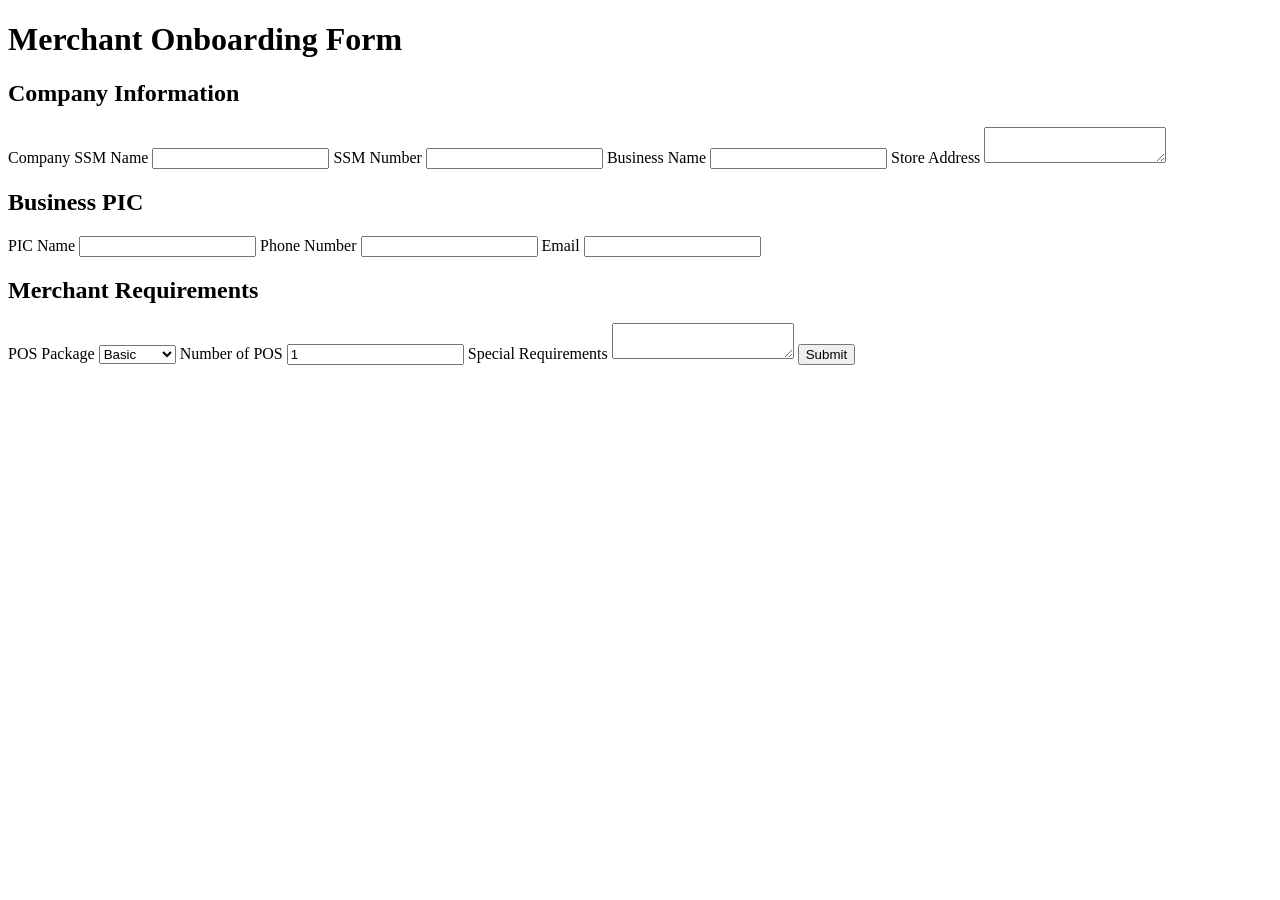
==== index.html @ 74185a4d "Create index.html" ====
<!DOCTYPE html>
<html lang="en">
<head>
    <meta charset="UTF-8">
    <meta name="viewport" content="width=device-width, initial-scale=1.0">
    <title>Merchant Onboarding</title>
    <link rel="stylesheet" href="style.css">
</head>
<body>

<div class="container">

    <h1>Merchant Onboarding Form</h1>

    <form id="merchantForm">

        <h2>Company Information</h2>

        <label>Company SSM Name</label>
        <input type="text" id="companyName" required>

        <label>SSM Number</label>
        <input type="text" id="ssmNumber">

        <label>Business Name</label>
        <input type="text" id="businessName">

        <label>Store Address</label>
        <textarea id="address"></textarea>

        <h2>Business PIC</h2>

        <label>PIC Name</label>
        <input type="text" id="picName">

        <label>Phone Number</label>
        <input type="tel" id="phone">

        <label>Email</label>
        <input type="email" id="email">

        <h2>Merchant Requirements</h2>

        <label>POS Package</label>
        <select id="package">
            <option>Basic</option>
            <option>Standard</option>
            <option>Premium</option>
        </select>

        <label>Number of POS</label>
        <input type="number" id="posQty" value="1">

        <label>Special Requirements</label>
        <textarea id="notes"></textarea>

        <button type="submit">Submit</button>

    </form>

</div>

<script src="script.js"></script>

</body>
</html>
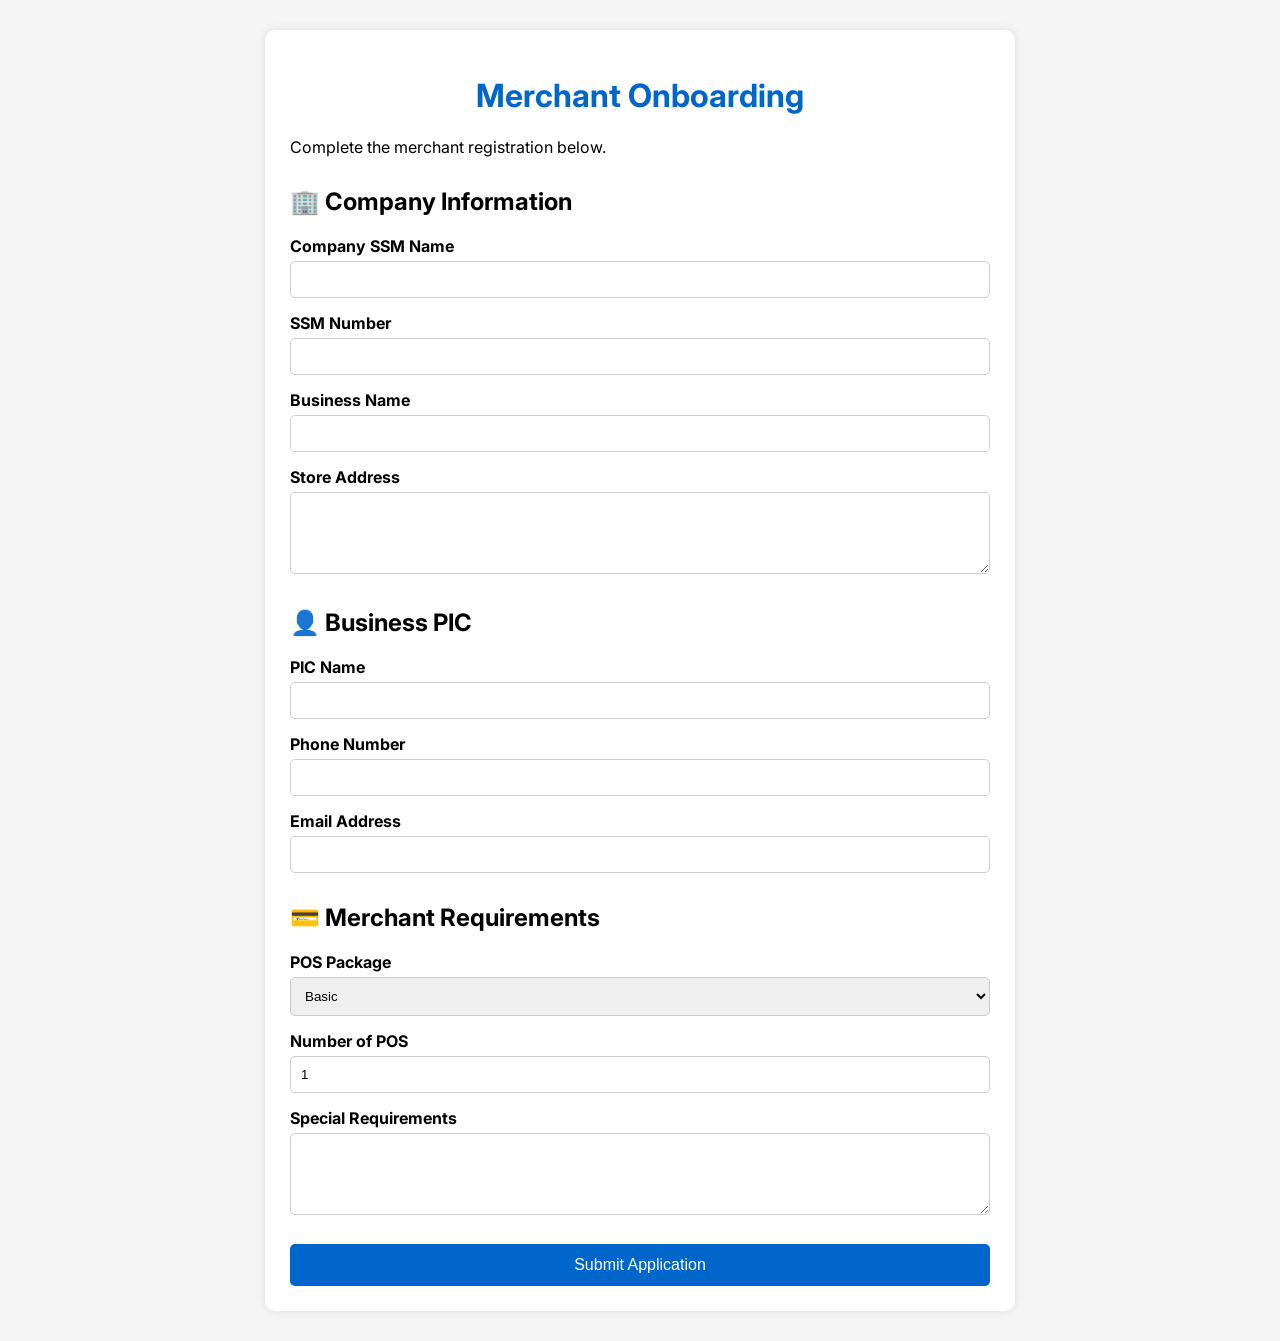
==== commit 788438cf: "Update index.html" ====
--- a/index.html
+++ b/index.html
@@ -3,58 +3,122 @@
 <head>
     <meta charset="UTF-8">
     <meta name="viewport" content="width=device-width, initial-scale=1.0">
+
     <title>Merchant Onboarding</title>
+
+    <link rel="preconnect" href="https://fonts.googleapis.com">
+    <link href="https://fonts.googleapis.com/css2?family=Inter:wght@400;500;600;700&display=swap" rel="stylesheet">
+
     <link rel="stylesheet" href="style.css">
 </head>
+
 <body>
 
 <div class="container">
 
-    <h1>Merchant Onboarding Form</h1>
+    <div class="header">
+        <h1>Merchant Onboarding</h1>
+        <p>Complete the merchant registration below.</p>
+    </div>
 
     <form id="merchantForm">
 
-        <h2>Company Information</h2>
+        <!-- Company Information -->
 
-        <label>Company SSM Name</label>
-        <input type="text" id="companyName" required>
+        <div class="card">
 
-        <label>SSM Number</label>
-        <input type="text" id="ssmNumber">
+            <h2>🏢 Company Information</h2>
 
-        <label>Business Name</label>
-        <input type="text" id="businessName">
+            <div class="row">
 
-        <label>Store Address</label>
-        <textarea id="address"></textarea>
+                <div class="field">
+                    <label>Company SSM Name</label>
+                    <input type="text" id="companyName" required>
+                </div>
 
-        <h2>Business PIC</h2>
+                <div class="field">
+                    <label>SSM Number</label>
+                    <input type="text" id="ssmNumber">
+                </div>
 
-        <label>PIC Name</label>
-        <input type="text" id="picName">
+            </div>
 
-        <label>Phone Number</label>
-        <input type="tel" id="phone">
+            <div class="field">
+                <label>Business Name</label>
+                <input type="text" id="businessName">
+            </div>
 
-        <label>Email</label>
-        <input type="email" id="email">
+            <div class="field">
+                <label>Store Address</label>
+                <textarea id="address" rows="4"></textarea>
+            </div>
 
-        <h2>Merchant Requirements</h2>
+        </div>
 
-        <label>POS Package</label>
-        <select id="package">
-            <option>Basic</option>
-            <option>Standard</option>
-            <option>Premium</option>
-        </select>
+        <!-- PIC -->
 
-        <label>Number of POS</label>
-        <input type="number" id="posQty" value="1">
+        <div class="card">
 
-        <label>Special Requirements</label>
-        <textarea id="notes"></textarea>
+            <h2>👤 Business PIC</h2>
 
-        <button type="submit">Submit</button>
+            <div class="row">
+
+                <div class="field">
+                    <label>PIC Name</label>
+                    <input type="text" id="picName">
+                </div>
+
+                <div class="field">
+                    <label>Phone Number</label>
+                    <input type="tel" id="phone">
+                </div>
+
+            </div>
+
+            <div class="field">
+                <label>Email Address</label>
+                <input type="email" id="email">
+            </div>
+
+        </div>
+
+        <!-- Merchant -->
+
+        <div class="card">
+
+            <h2>💳 Merchant Requirements</h2>
+
+            <div class="row">
+
+                <div class="field">
+                    <label>POS Package</label>
+
+                    <select id="package">
+                        <option>Basic</option>
+                        <option>Standard</option>
+                        <option>Premium</option>
+                    </select>
+                </div>
+
+                <div class="field">
+                    <label>Number of POS</label>
+                    <input type="number" id="posQty" value="1">
+                </div>
+
+            </div>
+
+            <div class="field">
+                <label>Special Requirements</label>
+                <textarea id="notes" rows="4"></textarea>
+            </div>
+
+        </div>
+
+        <div class="button-group">
+            <button type="submit">
+                Submit Application
+            </button>
+        </div>
 
     </form>
 
--- a/style.css
+++ b/style.css
@@ -0,0 +1,57 @@
+body{
+    font-family: 'Inter', sans-serif;
+    background:#f5f5f5;
+    margin:0;
+    padding:30px;
+}
+
+.container{
+    max-width:700px;
+    margin:auto;
+    background:white;
+    padding:25px;
+    border-radius:10px;
+    box-shadow:0 0 10px rgba(0,0,0,.1);
+}
+
+h1{
+    text-align:center;
+    color:#0066cc;
+}
+
+h2{
+    margin-top:30px;
+}
+
+label{
+    display:block;
+    margin-top:15px;
+    font-weight:bold;
+}
+
+input,
+textarea,
+select{
+    width:100%;
+    padding:10px;
+    margin-top:5px;
+    border:1px solid #ccc;
+    border-radius:5px;
+    box-sizing:border-box;
+}
+
+button{
+    margin-top:25px;
+    width:100%;
+    padding:12px;
+    background:#0066cc;
+    color:white;
+    border:none;
+    border-radius:5px;
+    cursor:pointer;
+    font-size:16px;
+}
+
+button:hover{
+    background:#0052a3;
+}
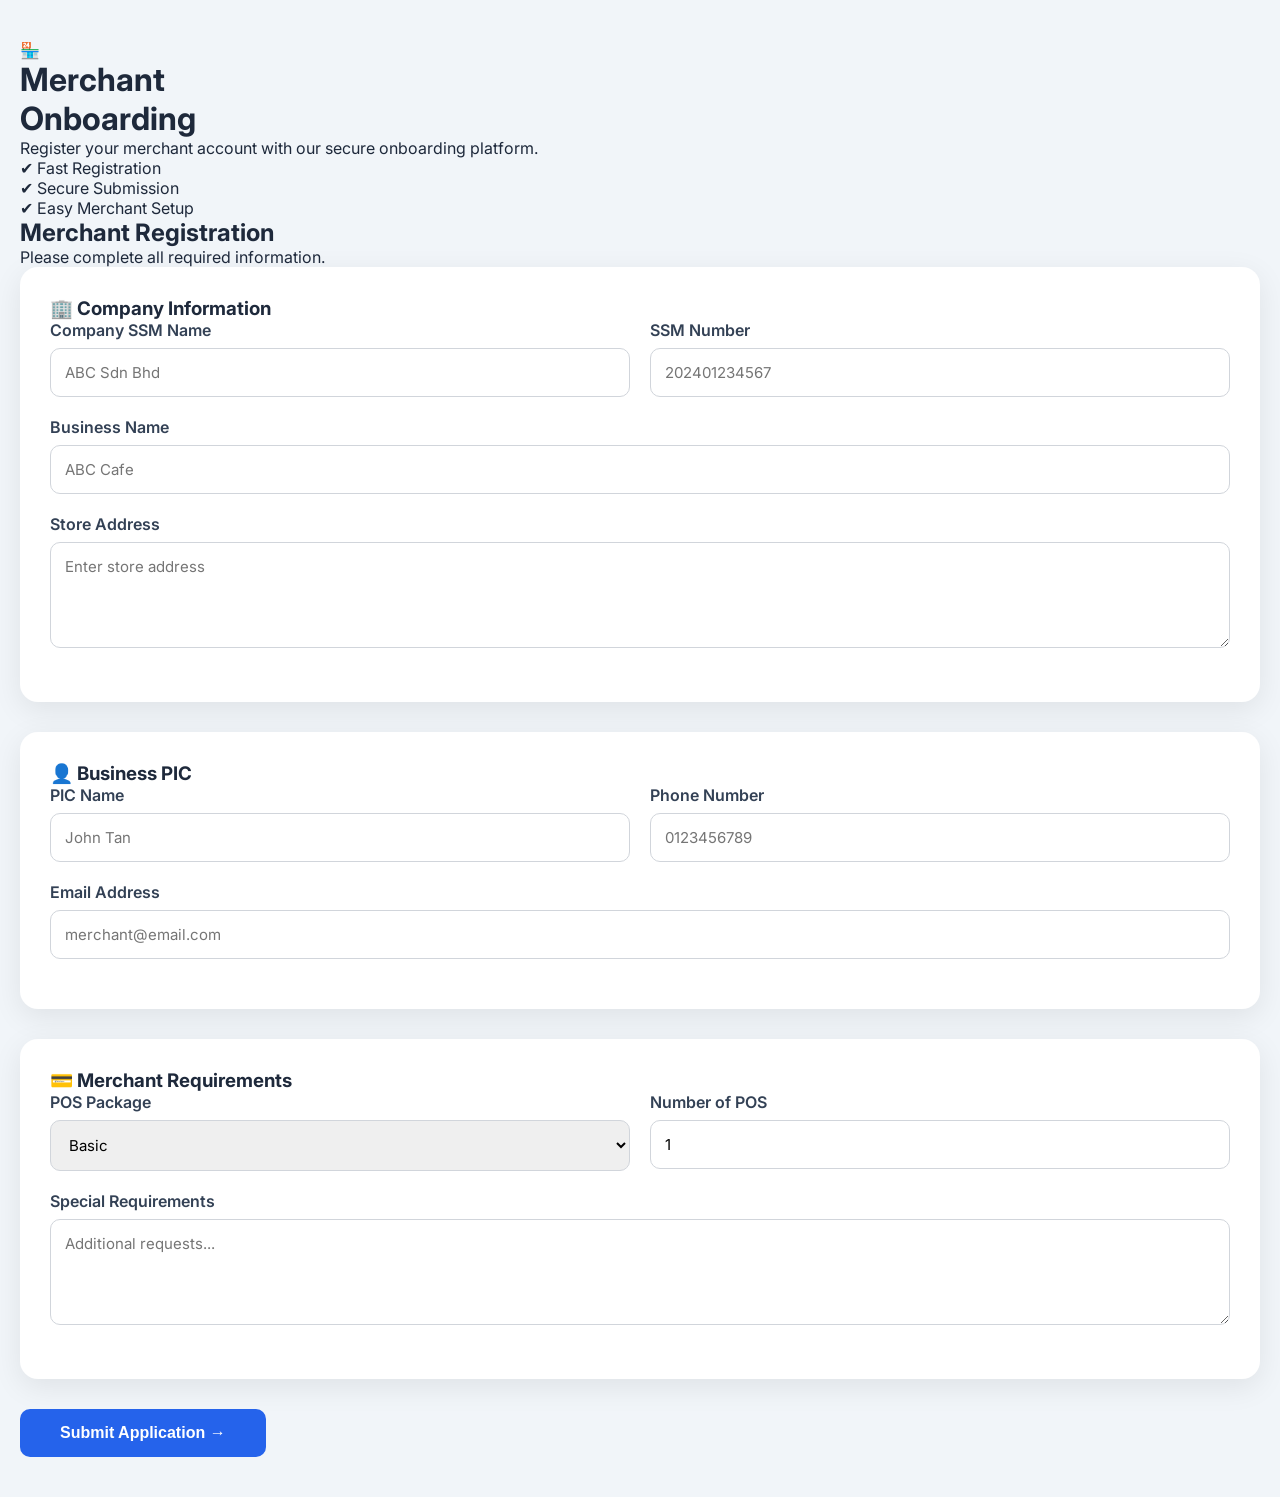
==== commit 12be2ff7: "Update index.html" ====
--- a/index.html
+++ b/index.html
@@ -1,5 +1,6 @@
 <!DOCTYPE html>
 <html lang="en">
+
 <head>
     <meta charset="UTF-8">
     <meta name="viewport" content="width=device-width, initial-scale=1.0">
@@ -7,124 +8,229 @@
     <title>Merchant Onboarding</title>
 
     <link rel="preconnect" href="https://fonts.googleapis.com">
-    <link href="https://fonts.googleapis.com/css2?family=Inter:wght@400;500;600;700&display=swap" rel="stylesheet">
+    <link rel="preconnect" href="https://fonts.gstatic.com" crossorigin>
+
+    <link href="https://fonts.googleapis.com/css2?family=Inter:wght@300;400;500;600;700&display=swap" rel="stylesheet">
 
     <link rel="stylesheet" href="style.css">
 </head>
 
 <body>
 
-<div class="container">
-
-    <div class="header">
-        <h1>Merchant Onboarding</h1>
-        <p>Complete the merchant registration below.</p>
+<div class="background">
+
+    <div class="circle circle1"></div>
+    <div class="circle circle2"></div>
+    <div class="circle circle3"></div>
+
+</div>
+
+<div class="wrapper">
+
+    <div class="left-panel">
+
+        <div class="logo">
+
+            🏪
+
+        </div>
+
+        <h1>Merchant<br>Onboarding</h1>
+
+        <p>
+
+            Register your merchant account with our secure onboarding platform.
+
+        </p>
+
+        <div class="features">
+
+            <div class="feature">
+                ✔ Fast Registration
+            </div>
+
+            <div class="feature">
+                ✔ Secure Submission
+            </div>
+
+            <div class="feature">
+                ✔ Easy Merchant Setup
+            </div>
+
+        </div>
+
     </div>
 
-    <form id="merchantForm">
-
-        <!-- Company Information -->
-
-        <div class="card">
-
-            <h2>🏢 Company Information</h2>
-
-            <div class="row">
-
-                <div class="field">
-                    <label>Company SSM Name</label>
-                    <input type="text" id="companyName" required>
-                </div>
-
-                <div class="field">
-                    <label>SSM Number</label>
-                    <input type="text" id="ssmNumber">
-                </div>
-
-            </div>
-
-            <div class="field">
-                <label>Business Name</label>
-                <input type="text" id="businessName">
-            </div>
-
-            <div class="field">
-                <label>Store Address</label>
-                <textarea id="address" rows="4"></textarea>
-            </div>
-
-        </div>
-
-        <!-- PIC -->
-
-        <div class="card">
-
-            <h2>👤 Business PIC</h2>
-
-            <div class="row">
-
-                <div class="field">
-                    <label>PIC Name</label>
-                    <input type="text" id="picName">
-                </div>
-
-                <div class="field">
-                    <label>Phone Number</label>
-                    <input type="tel" id="phone">
-                </div>
-
-            </div>
-
-            <div class="field">
-                <label>Email Address</label>
-                <input type="email" id="email">
-            </div>
-
-        </div>
-
-        <!-- Merchant -->
-
-        <div class="card">
-
-            <h2>💳 Merchant Requirements</h2>
-
-            <div class="row">
-
-                <div class="field">
-                    <label>POS Package</label>
-
-                    <select id="package">
-                        <option>Basic</option>
-                        <option>Standard</option>
-                        <option>Premium</option>
-                    </select>
-                </div>
-
-                <div class="field">
-                    <label>Number of POS</label>
-                    <input type="number" id="posQty" value="1">
-                </div>
-
-            </div>
-
-            <div class="field">
-                <label>Special Requirements</label>
-                <textarea id="notes" rows="4"></textarea>
-            </div>
-
-        </div>
-
-        <div class="button-group">
+    <div class="form-panel">
+
+        <form id="merchantForm">
+
+            <h2>Merchant Registration</h2>
+
+            <p class="subtitle">
+                Please complete all required information.
+            </p>
+
+            <div class="card">
+
+                <h3>🏢 Company Information</h3>
+
+                <div class="row">
+
+                    <div class="field">
+
+                        <label>Company SSM Name</label>
+
+                        <input
+                            type="text"
+                            id="companyName"
+                            placeholder="ABC Sdn Bhd"
+                            required>
+
+                    </div>
+
+                    <div class="field">
+
+                        <label>SSM Number</label>
+
+                        <input
+                            type="text"
+                            id="ssmNumber"
+                            placeholder="202401234567">
+
+                    </div>
+
+                </div>
+
+                <div class="field">
+
+                    <label>Business Name</label>
+
+                    <input
+                        type="text"
+                        id="businessName"
+                        placeholder="ABC Cafe">
+
+                </div>
+
+                <div class="field">
+
+                    <label>Store Address</label>
+
+                    <textarea
+                        id="address"
+                        rows="4"
+                        placeholder="Enter store address"></textarea>
+
+                </div>
+
+            </div>
+
+            <div class="card">
+
+                <h3>👤 Business PIC</h3>
+
+                <div class="row">
+
+                    <div class="field">
+
+                        <label>PIC Name</label>
+
+                        <input
+                            type="text"
+                            id="picName"
+                            placeholder="John Tan">
+
+                    </div>
+
+                    <div class="field">
+
+                        <label>Phone Number</label>
+
+                        <input
+                            type="tel"
+                            id="phone"
+                            placeholder="0123456789">
+
+                    </div>
+
+                </div>
+
+                <div class="field">
+
+                    <label>Email Address</label>
+
+                    <input
+                        type="email"
+                        id="email"
+                        placeholder="merchant@email.com">
+
+                </div>
+
+            </div>
+
+            <div class="card">
+
+                <h3>💳 Merchant Requirements</h3>
+
+                <div class="row">
+
+                    <div class="field">
+
+                        <label>POS Package</label>
+
+                        <select id="package">
+
+                            <option>Basic</option>
+
+                            <option>Standard</option>
+
+                            <option>Premium</option>
+
+                        </select>
+
+                    </div>
+
+                    <div class="field">
+
+                        <label>Number of POS</label>
+
+                        <input
+                            type="number"
+                            id="posQty"
+                            value="1">
+
+                    </div>
+
+                </div>
+
+                <div class="field">
+
+                    <label>Special Requirements</label>
+
+                    <textarea
+                        id="notes"
+                        rows="4"
+                        placeholder="Additional requests..."></textarea>
+
+                </div>
+
+            </div>
+
             <button type="submit">
-                Submit Application
+
+                Submit Application →
+
             </button>
-        </div>
-
-    </form>
+
+        </form>
+
+    </div>
 
 </div>
 
 <script src="script.js"></script>
 
 </body>
+
 </html>
--- a/style.css
+++ b/style.css
@@ -1,57 +1,199 @@
+*{
+    margin:0;
+    padding:0;
+    box-sizing:border-box;
+}
+
 body{
-    font-family: 'Inter', sans-serif;
-    background:#f5f5f5;
-    margin:0;
-    padding:30px;
+
+    font-family:'Inter',sans-serif;
+
+    background:#f1f5f9;
+
+    padding:40px 20px;
+
+    color:#1e293b;
+
 }
 
 .container{
-    max-width:700px;
+
+    max-width:950px;
+
     margin:auto;
-    background:white;
-    padding:25px;
-    border-radius:10px;
-    box-shadow:0 0 10px rgba(0,0,0,.1);
+
 }
 
-h1{
+.header{
+
     text-align:center;
-    color:#0066cc;
+
+    margin-bottom:35px;
+
 }
 
-h2{
-    margin-top:30px;
+.header h1{
+
+    font-size:40px;
+
+    color:#2563eb;
+
+    margin-bottom:10px;
+
+}
+
+.header p{
+
+    color:#64748b;
+
+    font-size:16px;
+
+}
+
+.card{
+
+    background:white;
+
+    padding:30px;
+
+    margin-bottom:30px;
+
+    border-radius:18px;
+
+    box-shadow:0 8px 30px rgba(0,0,0,.08);
+
+}
+
+.card h2{
+
+    margin-bottom:25px;
+
+    color:#1e293b;
+
+}
+
+.row{
+
+    display:flex;
+
+    gap:20px;
+
+}
+
+.field{
+
+    flex:1;
+
+    margin-bottom:20px;
+
 }
 
 label{
+
     display:block;
-    margin-top:15px;
-    font-weight:bold;
+
+    margin-bottom:8px;
+
+    font-weight:600;
+
+    color:#334155;
+
 }
 
 input,
-textarea,
-select{
+select,
+textarea{
+
     width:100%;
-    padding:10px;
-    margin-top:5px;
-    border:1px solid #ccc;
-    border-radius:5px;
-    box-sizing:border-box;
+
+    padding:14px;
+
+    border:1px solid #d1d5db;
+
+    border-radius:10px;
+
+    font-size:15px;
+
+    transition:.25s;
+
+    font-family:inherit;
+
+}
+
+textarea{
+
+    resize:vertical;
+
+}
+
+input:focus,
+textarea:focus,
+select:focus{
+
+    outline:none;
+
+    border-color:#2563eb;
+
+    box-shadow:0 0 0 4px rgba(37,99,235,.15);
+
+}
+
+.button-group{
+
+    text-align:center;
+
+    margin-top:20px;
+
 }
 
 button{
-    margin-top:25px;
-    width:100%;
-    padding:12px;
-    background:#0066cc;
+
+    background:#2563eb;
+
     color:white;
+
     border:none;
-    border-radius:5px;
+
+    padding:15px 40px;
+
+    border-radius:10px;
+
+    font-size:16px;
+
+    font-weight:600;
+
     cursor:pointer;
-    font-size:16px;
+
+    transition:.3s;
+
 }
 
 button:hover{
-    background:#0052a3;
+
+    background:#1d4ed8;
+
+    transform:translateY(-2px);
+
 }
+
+@media(max-width:768px){
+
+.row{
+
+    flex-direction:column;
+
+}
+
+.header h1{
+
+    font-size:30px;
+
+}
+
+.card{
+
+    padding:20px;
+
+}
+
+}
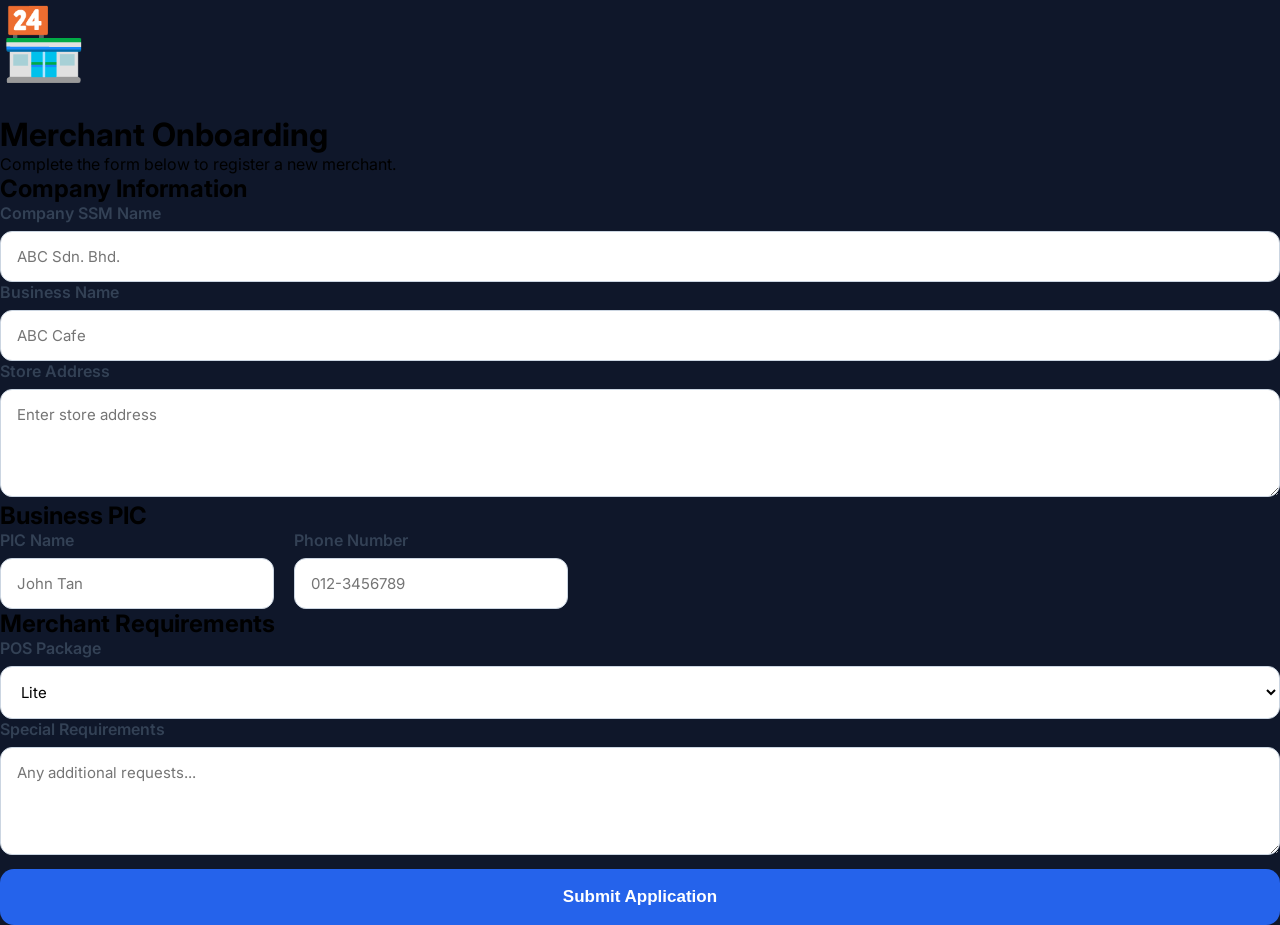
==== commit 7605afce: "Update index.html" ====
--- a/index.html
+++ b/index.html
@@ -1,236 +1,154 @@
 <!DOCTYPE html>
 <html lang="en">
+<head>
+<meta charset="UTF-8">
+<meta name="viewport" content="width=device-width, initial-scale=1.0">
 
-<head>
-    <meta charset="UTF-8">
-    <meta name="viewport" content="width=device-width, initial-scale=1.0">
+<title>Merchant Onboarding</title>
 
-    <title>Merchant Onboarding</title>
+<link rel="preconnect" href="https://fonts.googleapis.com">
+<link rel="preconnect" href="https://fonts.gstatic.com" crossorigin>
 
-    <link rel="preconnect" href="https://fonts.googleapis.com">
-    <link rel="preconnect" href="https://fonts.gstatic.com" crossorigin>
+<link href="https://fonts.googleapis.com/css2?family=Inter:wght@300;400;500;600;700&display=swap" rel="stylesheet">
 
-    <link href="https://fonts.googleapis.com/css2?family=Inter:wght@300;400;500;600;700&display=swap" rel="stylesheet">
+<link rel="stylesheet" href="style.css">
 
-    <link rel="stylesheet" href="style.css">
 </head>
 
 <body>
 
-<div class="background">
+<div class="container">
 
-    <div class="circle circle1"></div>
-    <div class="circle circle2"></div>
-    <div class="circle circle3"></div>
+    <div class="header">
 
-</div>
+        <div class="logo">🏪</div>
 
-<div class="wrapper">
-
-    <div class="left-panel">
-
-        <div class="logo">
-
-            🏪
-
-        </div>
-
-        <h1>Merchant<br>Onboarding</h1>
+        <h1>Merchant Onboarding</h1>
 
         <p>
-
-            Register your merchant account with our secure onboarding platform.
-
+            Complete the form below to register a new merchant.
         </p>
 
-        <div class="features">
+    </div>
 
-            <div class="feature">
-                ✔ Fast Registration
+    <form id="merchantForm">
+
+        <div class="section">
+
+            <h2>Company Information</h2>
+
+            <div class="form-group">
+
+                <label>Company SSM Name</label>
+
+                <input
+                    type="text"
+                    id="companyName"
+                    placeholder="ABC Sdn. Bhd."
+                    required>
+
             </div>
 
-            <div class="feature">
-                ✔ Secure Submission
+            <div class="form-group">
+
+                <label>Business Name</label>
+
+                <input
+                    type="text"
+                    id="businessName"
+                    placeholder="ABC Cafe">
+
             </div>
 
-            <div class="feature">
-                ✔ Easy Merchant Setup
+            <div class="form-group">
+
+                <label>Store Address</label>
+
+                <textarea
+                    id="address"
+                    rows="4"
+                    placeholder="Enter store address"></textarea>
+
             </div>
 
         </div>
 
-    </div>
+        <div class="section">
 
-    <div class="form-panel">
+            <h2>Business PIC</h2>
 
-        <form id="merchantForm">
+            <div class="row">
 
-            <h2>Merchant Registration</h2>
+                <div class="form-group">
 
-            <p class="subtitle">
-                Please complete all required information.
-            </p>
+                    <label>PIC Name</label>
 
-            <div class="card">
-
-                <h3>🏢 Company Information</h3>
-
-                <div class="row">
-
-                    <div class="field">
-
-                        <label>Company SSM Name</label>
-
-                        <input
-                            type="text"
-                            id="companyName"
-                            placeholder="ABC Sdn Bhd"
-                            required>
-
-                    </div>
-
-                    <div class="field">
-
-                        <label>SSM Number</label>
-
-                        <input
-                            type="text"
-                            id="ssmNumber"
-                            placeholder="202401234567">
-
-                    </div>
+                    <input
+                        type="text"
+                        id="picName"
+                        placeholder="John Tan">
 
                 </div>
 
-                <div class="field">
+                <div class="form-group">
 
-                    <label>Business Name</label>
+                    <label>Phone Number</label>
 
                     <input
-                        type="text"
-                        id="businessName"
-                        placeholder="ABC Cafe">
-
-                </div>
-
-                <div class="field">
-
-                    <label>Store Address</label>
-
-                    <textarea
-                        id="address"
-                        rows="4"
-                        placeholder="Enter store address"></textarea>
+                        type="tel"
+                        id="phone"
+                        placeholder="012-3456789">
 
                 </div>
 
             </div>
 
-            <div class="card">
+        </div>
 
-                <h3>👤 Business PIC</h3>
+        <div class="section">
 
-                <div class="row">
+            <h2>Merchant Requirements</h2>
 
-                    <div class="field">
+            <div class="form-group">
 
-                        <label>PIC Name</label>
+                <label>POS Package</label>
 
-                        <input
-                            type="text"
-                            id="picName"
-                            placeholder="John Tan">
+                <select id="package">
 
-                    </div>
+                    <option>Lite</option>
 
-                    <div class="field">
+                    <option>Standard</option>
 
-                        <label>Phone Number</label>
+                    <option>Premium</option>
 
-                        <input
-                            type="tel"
-                            id="phone"
-                            placeholder="0123456789">
-
-                    </div>
-
-                </div>
-
-                <div class="field">
-
-                    <label>Email Address</label>
-
-                    <input
-                        type="email"
-                        id="email"
-                        placeholder="merchant@email.com">
-
-                </div>
+                </select>
 
             </div>
 
-            <div class="card">
+            <div class="form-group">
 
-                <h3>💳 Merchant Requirements</h3>
+                <label>Special Requirements</label>
 
-                <div class="row">
-
-                    <div class="field">
-
-                        <label>POS Package</label>
-
-                        <select id="package">
-
-                            <option>Basic</option>
-
-                            <option>Standard</option>
-
-                            <option>Premium</option>
-
-                        </select>
-
-                    </div>
-
-                    <div class="field">
-
-                        <label>Number of POS</label>
-
-                        <input
-                            type="number"
-                            id="posQty"
-                            value="1">
-
-                    </div>
-
-                </div>
-
-                <div class="field">
-
-                    <label>Special Requirements</label>
-
-                    <textarea
-                        id="notes"
-                        rows="4"
-                        placeholder="Additional requests..."></textarea>
-
-                </div>
+                <textarea
+                    id="notes"
+                    rows="4"
+                    placeholder="Any additional requests..."></textarea>
 
             </div>
 
-            <button type="submit">
+        </div>
 
-                Submit Application →
+        <button type="submit">
 
-            </button>
+            Submit Application
 
-        </form>
+        </button>
 
-    </div>
+    </form>
 
 </div>
 
 <script src="script.js"></script>
 
 </body>
-
 </html>
--- a/style.css
+++ b/style.css
@@ -1,3 +1,7 @@
+/* ===========================
+   GLOBAL
+=========================== */
+
 *{
     margin:0;
     padding:0;
@@ -5,72 +9,215 @@
 }
 
 body{
-
     font-family:'Inter',sans-serif;
-
-    background:#f1f5f9;
-
-    padding:40px 20px;
+    background:#0f172a;
+    overflow-x:hidden;
+    min-height:100vh;
+}
+
+/* ===========================
+   BACKGROUND
+=========================== */
+
+.background{
+    position:fixed;
+    inset:0;
+    background:linear-gradient(
+        135deg,
+        #1d4ed8,
+        #2563eb,
+        #3b82f6,
+        #60a5fa
+    );
+    z-index:-2;
+}
+
+.circle{
+    position:absolute;
+    border-radius:50%;
+    background:rgba(255,255,255,.08);
+    filter:blur(5px);
+}
+
+.circle1{
+    width:350px;
+    height:350px;
+    top:-100px;
+    left:-100px;
+}
+
+.circle2{
+    width:250px;
+    height:250px;
+    right:80px;
+    top:100px;
+}
+
+.circle3{
+    width:400px;
+    height:400px;
+    bottom:-150px;
+    right:-120px;
+}
+
+/* ===========================
+   MAIN LAYOUT
+=========================== */
+
+.wrapper{
+
+    width:95%;
+    max-width:1400px;
+
+    margin:50px auto;
+
+    display:grid;
+    grid-template-columns:420px 1fr;
+
+    background:white;
+
+    border-radius:30px;
+
+    overflow:hidden;
+
+    box-shadow:
+    0 30px 80px rgba(0,0,0,.25);
+
+}
+
+/* ===========================
+   LEFT PANEL
+=========================== */
+
+.left-panel{
+
+    background:linear-gradient(
+    180deg,
+    #2563eb,
+    #1d4ed8
+    );
+
+    color:white;
+
+    padding:60px 45px;
+
+    display:flex;
+
+    flex-direction:column;
+
+}
+
+.logo{
+
+    font-size:70px;
+
+    margin-bottom:30px;
+
+}
+
+.left-panel h1{
+
+    font-size:48px;
+
+    line-height:1.15;
+
+    margin-bottom:25px;
+
+}
+
+.left-panel p{
+
+    line-height:1.8;
+
+    opacity:.95;
+
+    margin-bottom:50px;
+
+}
+
+.features{
+
+    display:flex;
+
+    flex-direction:column;
+
+    gap:20px;
+
+    margin-top:auto;
+
+}
+
+.feature{
+
+    background:rgba(255,255,255,.15);
+
+    padding:18px 20px;
+
+    border-radius:12px;
+
+    backdrop-filter:blur(12px);
+
+}
+
+/* ===========================
+   RIGHT PANEL
+=========================== */
+
+.form-panel{
+
+    background:#f8fafc;
+
+    padding:60px;
+
+}
+
+.form-panel h2{
+
+    font-size:34px;
 
     color:#1e293b;
 
-}
-
-.container{
-
-    max-width:950px;
-
-    margin:auto;
-
-}
-
-.header{
-
-    text-align:center;
+    margin-bottom:8px;
+
+}
+
+.subtitle{
+
+    color:#64748b;
 
     margin-bottom:35px;
 
 }
 
-.header h1{
-
-    font-size:40px;
-
-    color:#2563eb;
-
-    margin-bottom:10px;
-
-}
-
-.header p{
-
-    color:#64748b;
-
-    font-size:16px;
-
-}
+/* ===========================
+   CARD
+=========================== */
 
 .card{
 
     background:white;
 
-    padding:30px;
+    padding:28px;
+
+    border-radius:20px;
 
     margin-bottom:30px;
 
-    border-radius:18px;
-
-    box-shadow:0 8px 30px rgba(0,0,0,.08);
-
-}
-
-.card h2{
+    box-shadow:0 10px 25px rgba(15,23,42,.08);
+
+}
+
+.card h3{
 
     margin-bottom:25px;
 
     color:#1e293b;
 
 }
+
+/* ===========================
+   FORM
+=========================== */
 
 .row{
 
@@ -106,17 +253,19 @@
 
     width:100%;
 
-    padding:14px;
-
-    border:1px solid #d1d5db;
-
-    border-radius:10px;
+    padding:15px 16px;
+
+    border:1px solid #cbd5e1;
+
+    border-radius:12px;
 
     font-size:15px;
 
+    font-family:inherit;
+
     transition:.25s;
 
-    font-family:inherit;
+    background:white;
 
 }
 
@@ -127,52 +276,115 @@
 }
 
 input:focus,
-textarea:focus,
-select:focus{
+select:focus,
+textarea:focus{
 
     outline:none;
 
     border-color:#2563eb;
 
-    box-shadow:0 0 0 4px rgba(37,99,235,.15);
-
-}
-
-.button-group{
+    box-shadow:
+    0 0 0 5px rgba(37,99,235,.15);
+
+}
+
+/* ===========================
+   BUTTON
+=========================== */
+
+button{
+
+    width:100%;
+
+    margin-top:10px;
+
+    padding:18px;
+
+    border:none;
+
+    border-radius:14px;
+
+    background:#2563eb;
+
+    color:white;
+
+    font-size:17px;
+
+    font-weight:600;
+
+    cursor:pointer;
+
+    transition:.3s;
+
+}
+
+button:hover{
+
+    background:#1d4ed8;
+
+    transform:translateY(-3px);
+
+    box-shadow:0 15px 30px rgba(37,99,235,.30);
+
+}
+
+button:active{
+
+    transform:translateY(0);
+
+}
+
+/* ===========================
+   SCROLLBAR
+=========================== */
+
+::-webkit-scrollbar{
+
+    width:10px;
+
+}
+
+::-webkit-scrollbar-thumb{
+
+    background:#94a3b8;
+
+    border-radius:20px;
+
+}
+
+/* ===========================
+   MOBILE
+=========================== */
+
+@media(max-width:1000px){
+
+.wrapper{
+
+    grid-template-columns:1fr;
+
+}
+
+.left-panel{
 
     text-align:center;
 
-    margin-top:20px;
-
-}
-
-button{
-
-    background:#2563eb;
-
-    color:white;
-
-    border:none;
-
-    padding:15px 40px;
-
-    border-radius:10px;
-
-    font-size:16px;
-
-    font-weight:600;
-
-    cursor:pointer;
-
-    transition:.3s;
-
-}
-
-button:hover{
-
-    background:#1d4ed8;
-
-    transform:translateY(-2px);
+    align-items:center;
+
+}
+
+.features{
+
+    width:100%;
+
+    margin-top:40px;
+
+}
+
+.form-panel{
+
+    padding:35px;
+
+}
 
 }
 
@@ -182,11 +394,27 @@
 
     flex-direction:column;
 
-}
-
-.header h1{
-
-    font-size:30px;
+    gap:0;
+
+}
+
+.left-panel h1{
+
+    font-size:36px;
+
+}
+
+.form-panel h2{
+
+    font-size:28px;
+
+}
+
+.wrapper{
+
+    width:95%;
+
+    border-radius:20px;
 
 }
 
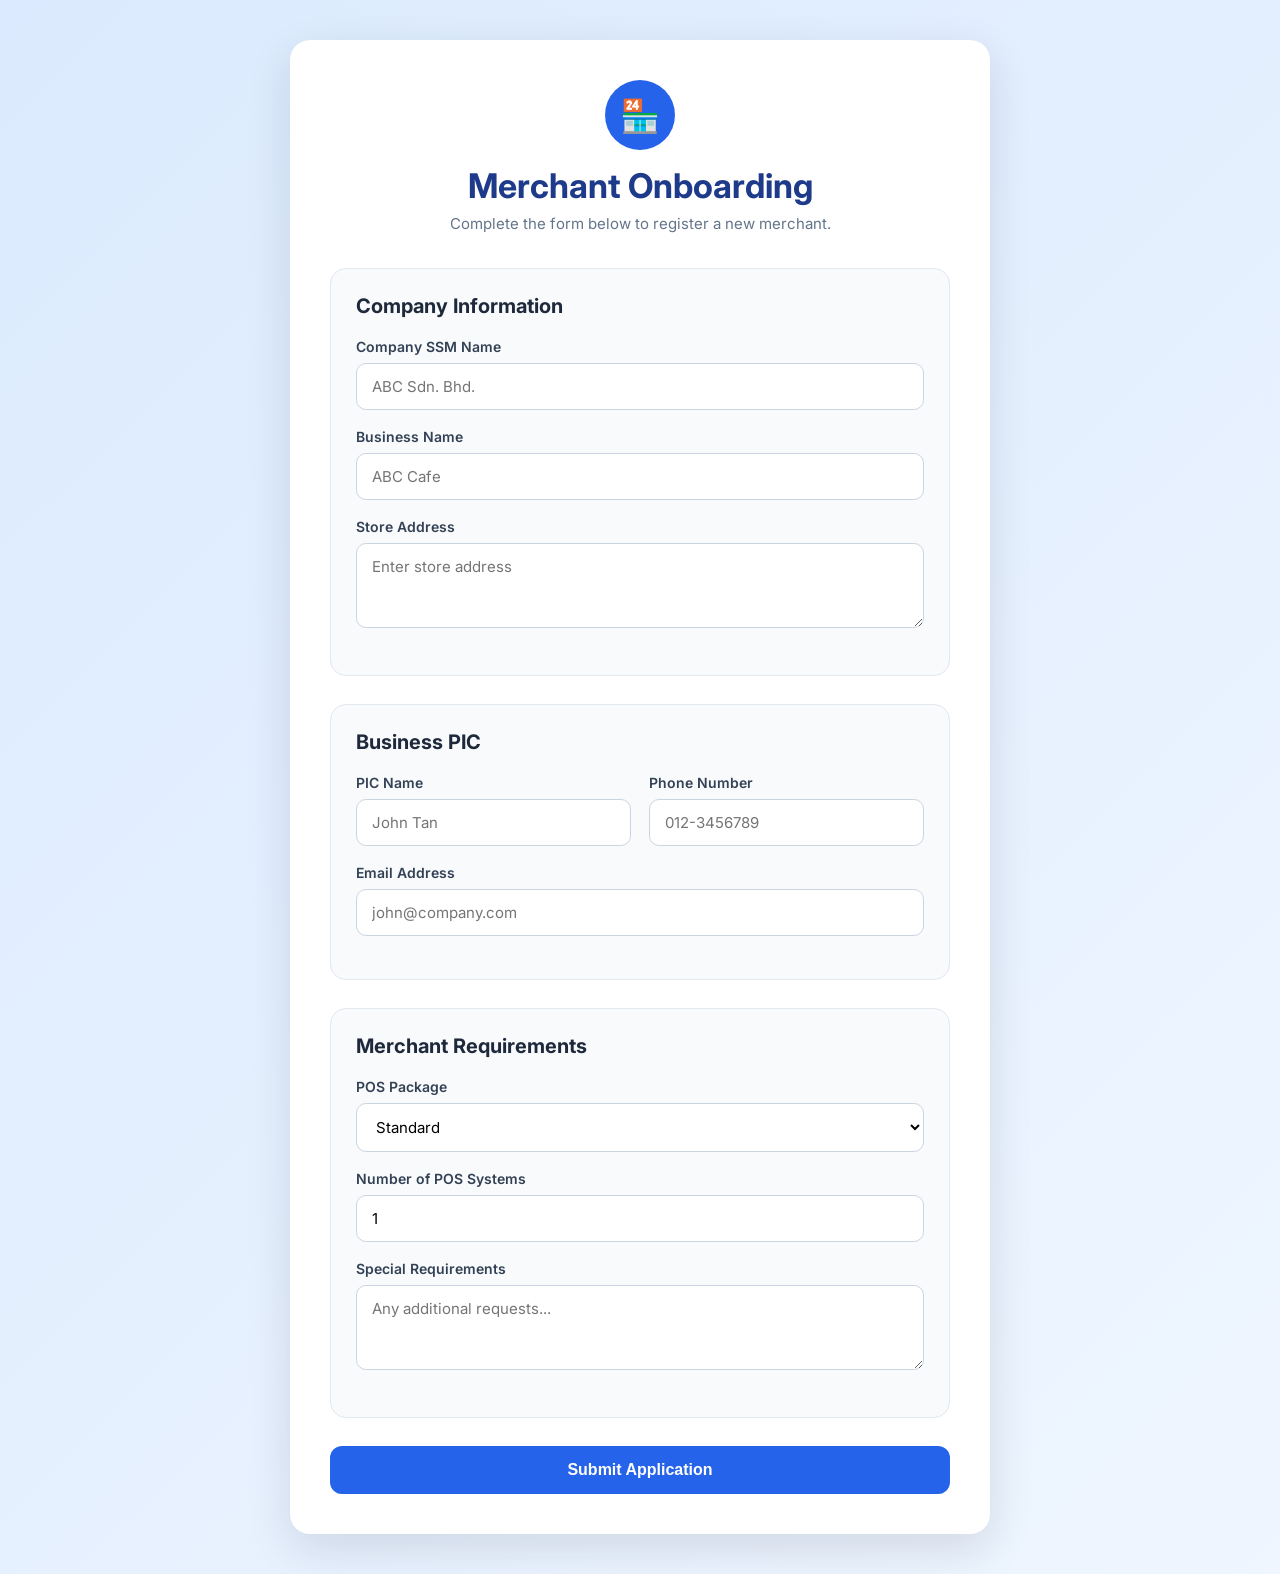
==== commit cf4f96d5: "Update index.html" ====
--- a/index.html
+++ b/index.html
@@ -1,154 +1,87 @@
 <!DOCTYPE html>
 <html lang="en">
 <head>
-<meta charset="UTF-8">
-<meta name="viewport" content="width=device-width, initial-scale=1.0">
-
-<title>Merchant Onboarding</title>
-
-<link rel="preconnect" href="https://fonts.googleapis.com">
-<link rel="preconnect" href="https://fonts.gstatic.com" crossorigin>
-
-<link href="https://fonts.googleapis.com/css2?family=Inter:wght@300;400;500;600;700&display=swap" rel="stylesheet">
-
-<link rel="stylesheet" href="style.css">
-
+    <meta charset="UTF-8">
+    <meta name="viewport" content="width=device-width, initial-scale=1.0">
+    <title>Merchant Onboarding</title>
+    <link rel="preconnect" href="https://fonts.googleapis.com">
+    <link rel="preconnect" href="https://fonts.gstatic.com" crossorigin>
+    <link href="https://fonts.googleapis.com/css2?family=Inter:wght@300;400;500;600;700&display=swap" rel="stylesheet">
+    <link rel="stylesheet" href="style.css">
 </head>
-
 <body>
-
-<div class="container">
-
-    <div class="header">
-
-        <div class="logo">🏪</div>
-
-        <h1>Merchant Onboarding</h1>
-
-        <p>
-            Complete the form below to register a new merchant.
-        </p>
-
-    </div>
-
-    <form id="merchantForm">
-
-        <div class="section">
-
-            <h2>Company Information</h2>
-
-            <div class="form-group">
-
-                <label>Company SSM Name</label>
-
-                <input
-                    type="text"
-                    id="companyName"
-                    placeholder="ABC Sdn. Bhd."
-                    required>
-
-            </div>
-
-            <div class="form-group">
-
-                <label>Business Name</label>
-
-                <input
-                    type="text"
-                    id="businessName"
-                    placeholder="ABC Cafe">
-
-            </div>
-
-            <div class="form-group">
-
-                <label>Store Address</label>
-
-                <textarea
-                    id="address"
-                    rows="4"
-                    placeholder="Enter store address"></textarea>
-
-            </div>
-
+    <div class="container">
+        <div class="header">
+            <div class="logo">🏪</div>
+            <h1>Merchant Onboarding</h1>
+            <p>Complete the form below to register a new merchant.</p>
         </div>
 
-        <div class="section">
-
-            <h2>Business PIC</h2>
-
-            <div class="row">
-
+        <form id="merchantForm">
+            <div class="section">
+                <h2>Company Information</h2>
+                
                 <div class="form-group">
-
-                    <label>PIC Name</label>
-
-                    <input
-                        type="text"
-                        id="picName"
-                        placeholder="John Tan">
-
+                    <label>Company SSM Name</label>
+                    <input type="text" id="companyName" placeholder="ABC Sdn. Bhd." required>
                 </div>
 
                 <div class="form-group">
-
-                    <label>Phone Number</label>
-
-                    <input
-                        type="tel"
-                        id="phone"
-                        placeholder="012-3456789">
-
+                    <label>Business Name</label>
+                    <input type="text" id="businessName" placeholder="ABC Cafe">
                 </div>
 
+                <div class="form-group">
+                    <label>Store Address</label>
+                    <textarea id="address" rows="3" placeholder="Enter store address"></textarea>
+                </div>
             </div>
 
-        </div>
-
-        <div class="section">
-
-            <h2>Merchant Requirements</h2>
-
-            <div class="form-group">
-
-                <label>POS Package</label>
-
-                <select id="package">
-
-                    <option>Lite</option>
-
-                    <option>Standard</option>
-
-                    <option>Premium</option>
-
-                </select>
-
+            <div class="section">
+                <h2>Business PIC</h2>
+                <div class="row">
+                    <div class="form-group">
+                        <label>PIC Name</label>
+                        <input type="text" id="picName" placeholder="John Tan" required>
+                    </div>
+                    <div class="form-group">
+                        <label>Phone Number</label>
+                        <input type="tel" id="phone" placeholder="012-3456789" required>
+                    </div>
+                </div>
+                <div class="form-group">
+                    <label>Email Address</label>
+                    <input type="email" id="email" placeholder="john@company.com" required>
+                </div>
             </div>
 
-            <div class="form-group">
+            <div class="section">
+                <h2>Merchant Requirements</h2>
+                
+                <div class="form-group">
+                    <label>POS Package</label>
+                    <select id="package">
+                        <option value="Lite">Lite</option>
+                        <option value="Standard" selected>Standard</option>
+                        <option value="Premium">Premium</option>
+                    </select>
+                </div>
 
-                <label>Special Requirements</label>
+                <div class="form-group">
+                    <label>Number of POS Systems</label>
+                    <input type="number" id="posQty" placeholder="2" min="1" value="1">
+                </div>
 
-                <textarea
-                    id="notes"
-                    rows="4"
-                    placeholder="Any additional requests..."></textarea>
-
+                <div class="form-group">
+                    <label>Special Requirements</label>
+                    <textarea id="notes" rows="3" placeholder="Any additional requests..."></textarea>
+                </div>
             </div>
 
-        </div>
+            <button type="submit">Submit Application</button>
+        </form>
+    </div>
 
-        <button type="submit">
-
-            Submit Application
-
-        </button>
-
-    </form>
-
-</div>
-
-<script src="script.js"></script>
-
+    <script src="script.js"></script>
 </body>
 </html>
--- a/style.css
+++ b/style.css
@@ -1,6 +1,6 @@
-/* ===========================
-   GLOBAL
-=========================== */
+/* =========================
+   Google Font
+========================= */
 
 *{
     margin:0;
@@ -9,237 +9,155 @@
 }
 
 body{
+
     font-family:'Inter',sans-serif;
-    background:#0f172a;
-    overflow-x:hidden;
+
+    background:linear-gradient(135deg,#dbeafe,#eff6ff);
+
     min-height:100vh;
-}
-
-/* ===========================
-   BACKGROUND
-=========================== */
-
-.background{
-    position:fixed;
-    inset:0;
-    background:linear-gradient(
-        135deg,
-        #1d4ed8,
-        #2563eb,
-        #3b82f6,
-        #60a5fa
-    );
-    z-index:-2;
-}
-
-.circle{
-    position:absolute;
+
+    display:flex;
+
+    justify-content:center;
+
+    align-items:center;
+
+    padding:40px 20px;
+
+}
+
+/* =========================
+   Main Card
+========================= */
+
+.container{
+
+    width:100%;
+
+    max-width:700px;
+
+    background:#ffffff;
+
+    border-radius:20px;
+
+    padding:40px;
+
+    box-shadow:
+    0 15px 45px rgba(15,23,42,.12);
+
+}
+
+/* =========================
+   Header
+========================= */
+
+.header{
+
+    text-align:center;
+
+    margin-bottom:35px;
+
+}
+
+.logo{
+
+    width:70px;
+
+    height:70px;
+
+    margin:auto;
+
     border-radius:50%;
-    background:rgba(255,255,255,.08);
-    filter:blur(5px);
-}
-
-.circle1{
-    width:350px;
-    height:350px;
-    top:-100px;
-    left:-100px;
-}
-
-.circle2{
-    width:250px;
-    height:250px;
-    right:80px;
-    top:100px;
-}
-
-.circle3{
-    width:400px;
-    height:400px;
-    bottom:-150px;
-    right:-120px;
-}
-
-/* ===========================
-   MAIN LAYOUT
-=========================== */
-
-.wrapper{
-
-    width:95%;
-    max-width:1400px;
-
-    margin:50px auto;
-
-    display:grid;
-    grid-template-columns:420px 1fr;
-
-    background:white;
-
-    border-radius:30px;
-
-    overflow:hidden;
-
-    box-shadow:
-    0 30px 80px rgba(0,0,0,.25);
-
-}
-
-/* ===========================
-   LEFT PANEL
-=========================== */
-
-.left-panel{
-
-    background:linear-gradient(
-    180deg,
-    #2563eb,
-    #1d4ed8
-    );
+
+    background:#2563eb;
 
     color:white;
 
-    padding:60px 45px;
-
     display:flex;
 
-    flex-direction:column;
-
-}
-
-.logo{
-
-    font-size:70px;
-
-    margin-bottom:30px;
-
-}
-
-.left-panel h1{
-
-    font-size:48px;
-
-    line-height:1.15;
-
-    margin-bottom:25px;
-
-}
-
-.left-panel p{
-
-    line-height:1.8;
-
-    opacity:.95;
-
-    margin-bottom:50px;
-
-}
-
-.features{
+    align-items:center;
+
+    justify-content:center;
+
+    font-size:32px;
+
+    margin-bottom:15px;
+
+}
+
+.header h1{
+
+    font-size:34px;
+
+    color:#1e3a8a;
+
+    margin-bottom:8px;
+
+}
+
+.header p{
+
+    color:#64748b;
+
+    font-size:15px;
+
+}
+
+/* =========================
+   Sections
+========================= */
+
+.section{
+
+    margin-bottom:28px;
+
+    padding:25px;
+
+    border:1px solid #e2e8f0;
+
+    border-radius:16px;
+
+    background:#f8fafc;
+
+}
+
+.section h2{
+
+    font-size:20px;
+
+    margin-bottom:20px;
+
+    color:#1e293b;
+
+}
+
+/* =========================
+   Form
+========================= */
+
+.row{
 
     display:flex;
 
-    flex-direction:column;
-
-    gap:20px;
-
-    margin-top:auto;
-
-}
-
-.feature{
-
-    background:rgba(255,255,255,.15);
-
-    padding:18px 20px;
-
-    border-radius:12px;
-
-    backdrop-filter:blur(12px);
-
-}
-
-/* ===========================
-   RIGHT PANEL
-=========================== */
-
-.form-panel{
-
-    background:#f8fafc;
-
-    padding:60px;
-
-}
-
-.form-panel h2{
-
-    font-size:34px;
-
-    color:#1e293b;
+    gap:18px;
+
+}
+
+.form-group{
+
+    flex:1;
+
+    margin-bottom:18px;
+
+}
+
+label{
+
+    display:block;
 
     margin-bottom:8px;
 
-}
-
-.subtitle{
-
-    color:#64748b;
-
-    margin-bottom:35px;
-
-}
-
-/* ===========================
-   CARD
-=========================== */
-
-.card{
-
-    background:white;
-
-    padding:28px;
-
-    border-radius:20px;
-
-    margin-bottom:30px;
-
-    box-shadow:0 10px 25px rgba(15,23,42,.08);
-
-}
-
-.card h3{
-
-    margin-bottom:25px;
-
-    color:#1e293b;
-
-}
-
-/* ===========================
-   FORM
-=========================== */
-
-.row{
-
-    display:flex;
-
-    gap:20px;
-
-}
-
-.field{
-
-    flex:1;
-
-    margin-bottom:20px;
-
-}
-
-label{
-
-    display:block;
-
-    margin-bottom:8px;
+    font-size:14px;
 
     font-weight:600;
 
@@ -253,19 +171,19 @@
 
     width:100%;
 
-    padding:15px 16px;
+    padding:13px 15px;
 
     border:1px solid #cbd5e1;
 
-    border-radius:12px;
+    border-radius:10px;
 
     font-size:15px;
 
     font-family:inherit;
 
+    background:white;
+
     transition:.25s;
-
-    background:white;
 
 }
 
@@ -283,32 +201,29 @@
 
     border-color:#2563eb;
 
-    box-shadow:
-    0 0 0 5px rgba(37,99,235,.15);
-
-}
-
-/* ===========================
-   BUTTON
-=========================== */
+    box-shadow:0 0 0 4px rgba(37,99,235,.15);
+
+}
+
+/* =========================
+   Button
+========================= */
 
 button{
 
     width:100%;
 
-    margin-top:10px;
-
-    padding:18px;
+    padding:15px;
 
     border:none;
 
-    border-radius:14px;
+    border-radius:12px;
 
     background:#2563eb;
 
     color:white;
 
-    font-size:17px;
+    font-size:16px;
 
     font-weight:600;
 
@@ -322,74 +237,24 @@
 
     background:#1d4ed8;
 
-    transform:translateY(-3px);
-
-    box-shadow:0 15px 30px rgba(37,99,235,.30);
-
-}
-
-button:active{
-
-    transform:translateY(0);
-
-}
-
-/* ===========================
-   SCROLLBAR
-=========================== */
-
-::-webkit-scrollbar{
-
-    width:10px;
-
-}
-
-::-webkit-scrollbar-thumb{
-
-    background:#94a3b8;
-
-    border-radius:20px;
-
-}
-
-/* ===========================
-   MOBILE
-=========================== */
-
-@media(max-width:1000px){
-
-.wrapper{
-
-    grid-template-columns:1fr;
-
-}
-
-.left-panel{
-
-    text-align:center;
-
-    align-items:center;
-
-}
-
-.features{
-
-    width:100%;
-
-    margin-top:40px;
-
-}
-
-.form-panel{
-
-    padding:35px;
-
-}
-
-}
+    transform:translateY(-2px);
+
+    box-shadow:0 10px 25px rgba(37,99,235,.25);
+
+}
+
+/* =========================
+   Mobile
+========================= */
 
 @media(max-width:768px){
 
+.container{
+
+    padding:25px;
+
+}
+
 .row{
 
     flex-direction:column;
@@ -398,27 +263,13 @@
 
 }
 
-.left-panel h1{
-
-    font-size:36px;
-
-}
-
-.form-panel h2{
+.header h1{
 
     font-size:28px;
 
 }
 
-.wrapper{
-
-    width:95%;
-
-    border-radius:20px;
-
-}
-
-.card{
+.section{
 
     padding:20px;
 
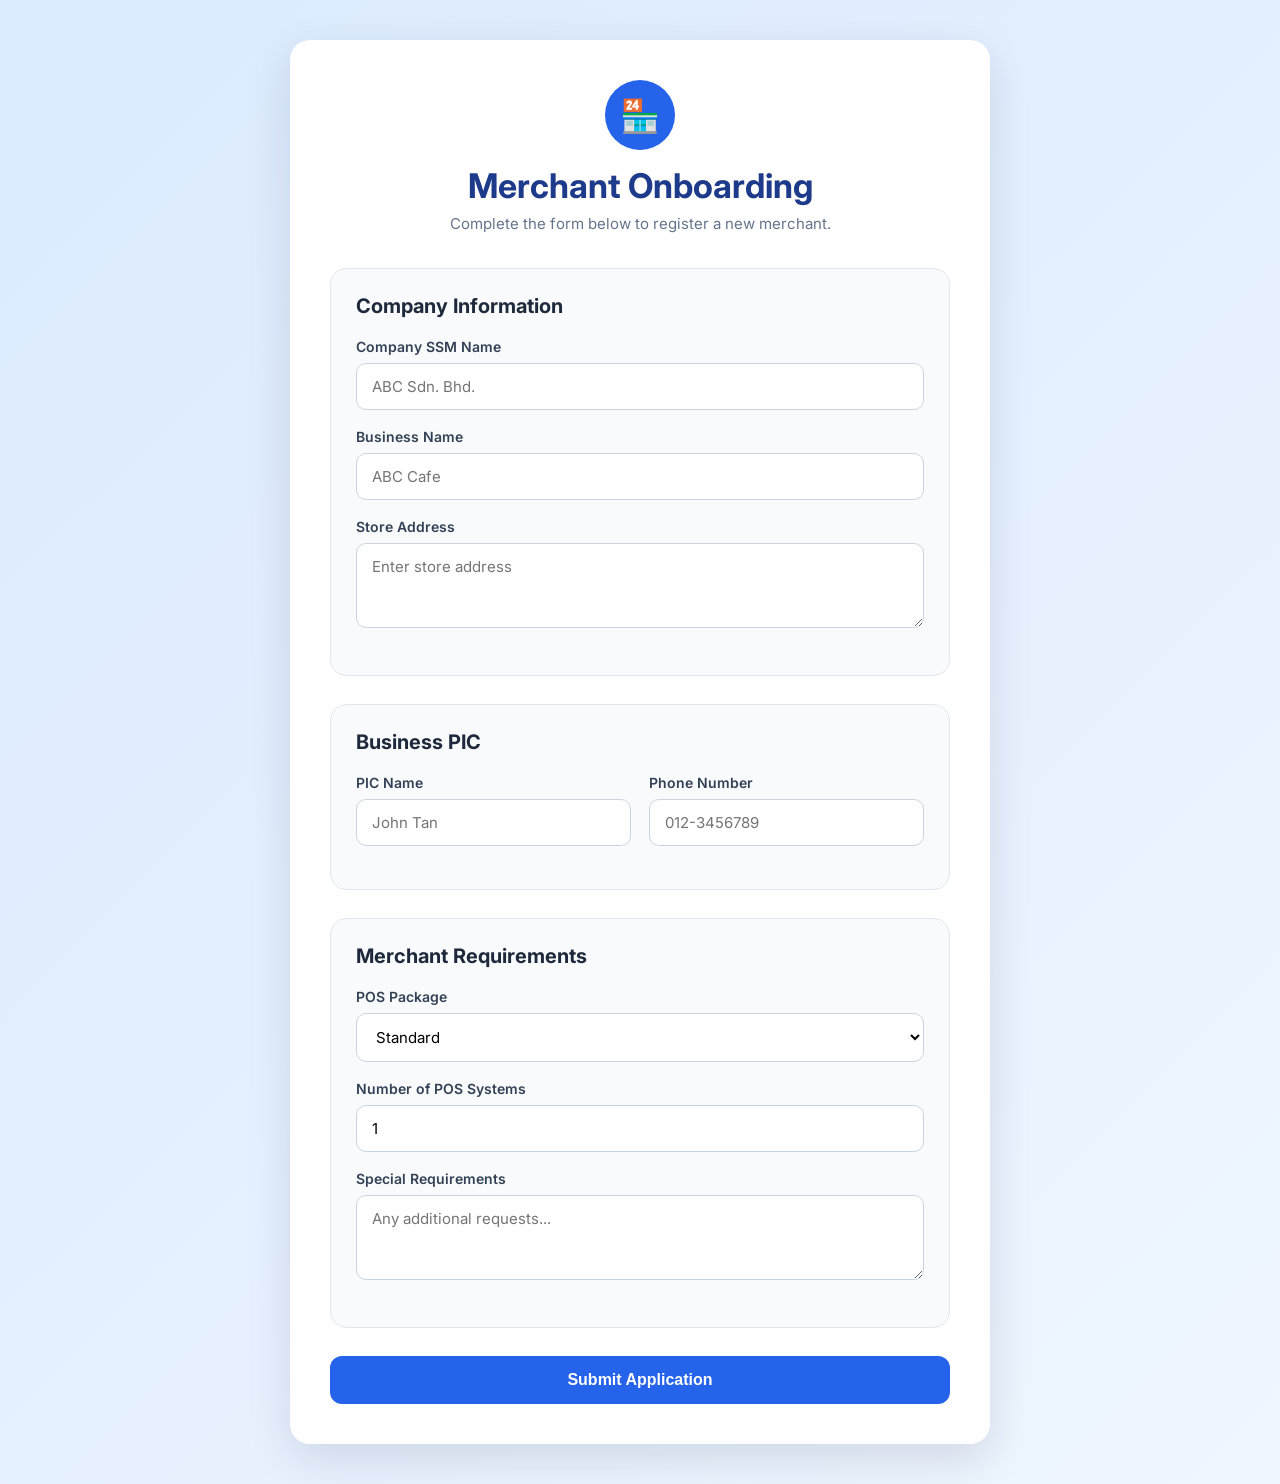
==== commit 718d9fdb: "Update index.html" ====
--- a/index.html
+++ b/index.html
@@ -49,10 +49,7 @@
                         <input type="tel" id="phone" placeholder="012-3456789" required>
                     </div>
                 </div>
-                <div class="form-group">
-                    <label>Email Address</label>
-                    <input type="email" id="email" placeholder="john@company.com" required>
-                </div>
+                <!-- EMAIL FIELD REMOVED -->
             </div>
 
             <div class="section">
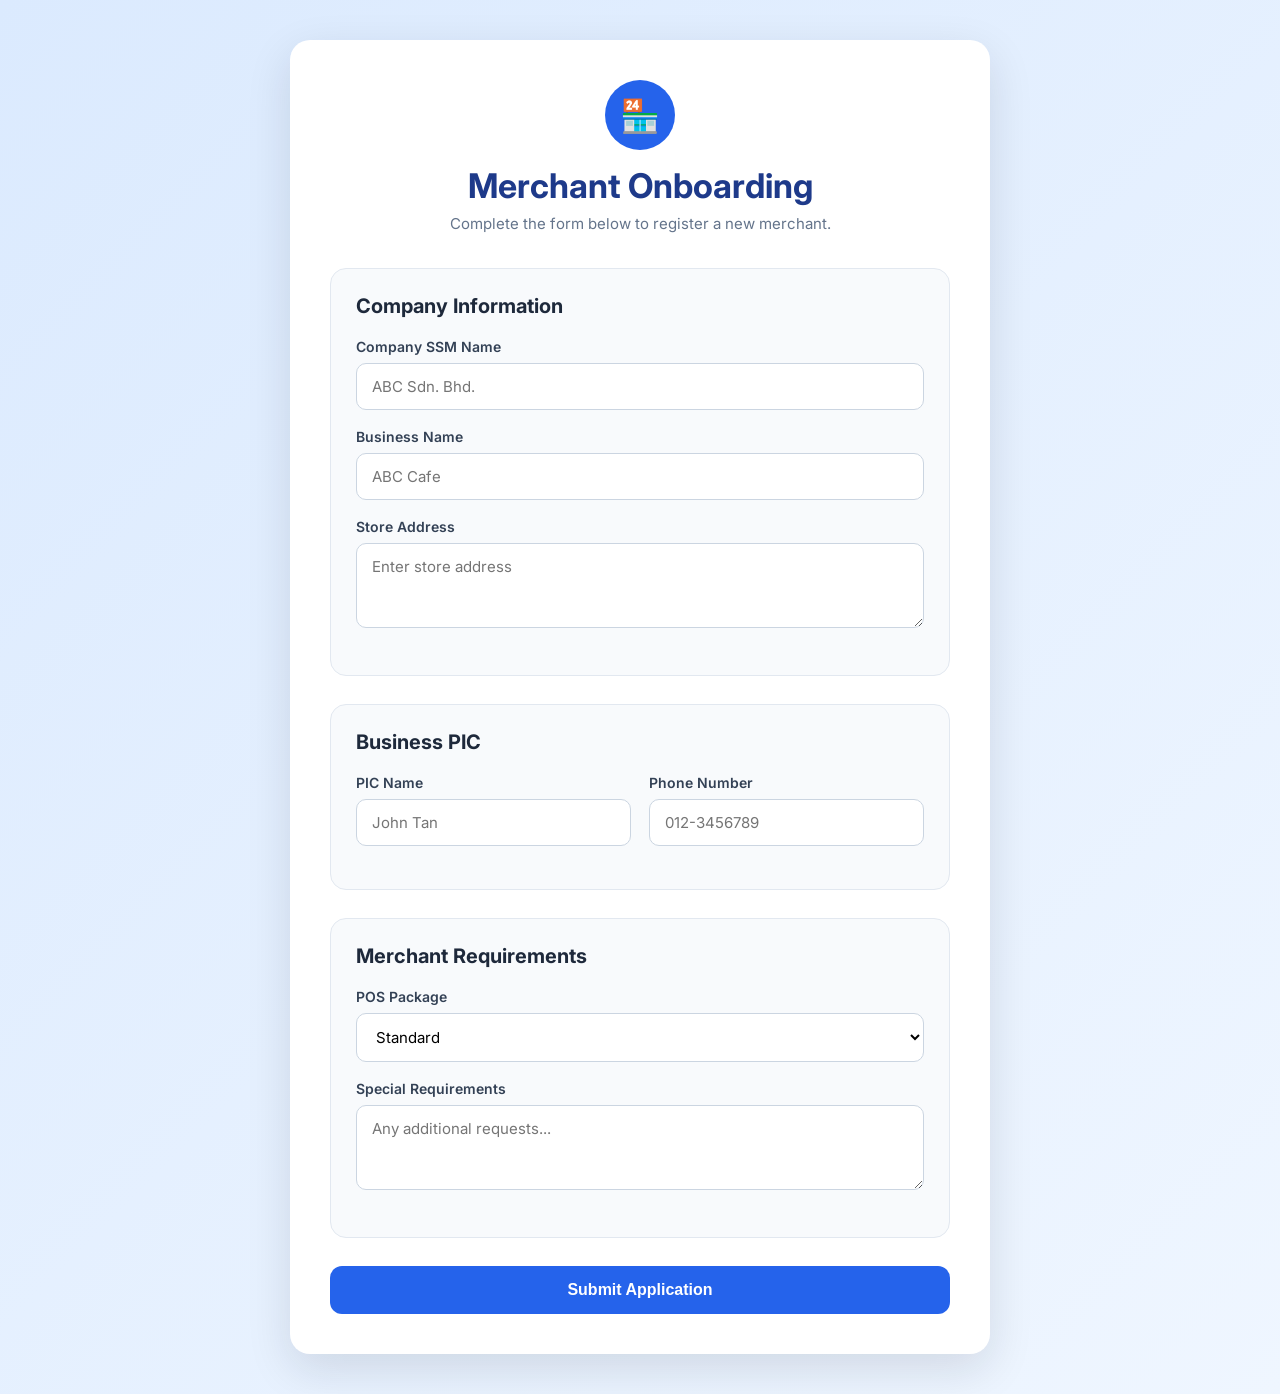
==== commit e307d0b2: "Update index.html" ====
--- a/index.html
+++ b/index.html
@@ -49,7 +49,6 @@
                         <input type="tel" id="phone" placeholder="012-3456789" required>
                     </div>
                 </div>
-                <!-- EMAIL FIELD REMOVED -->
             </div>
 
             <div class="section">
@@ -64,10 +63,7 @@
                     </select>
                 </div>
 
-                <div class="form-group">
-                    <label>Number of POS Systems</label>
-                    <input type="number" id="posQty" placeholder="2" min="1" value="1">
-                </div>
+                <!-- NUMBER OF POS SYSTEMS REMOVED -->
 
                 <div class="form-group">
                     <label>Special Requirements</label>
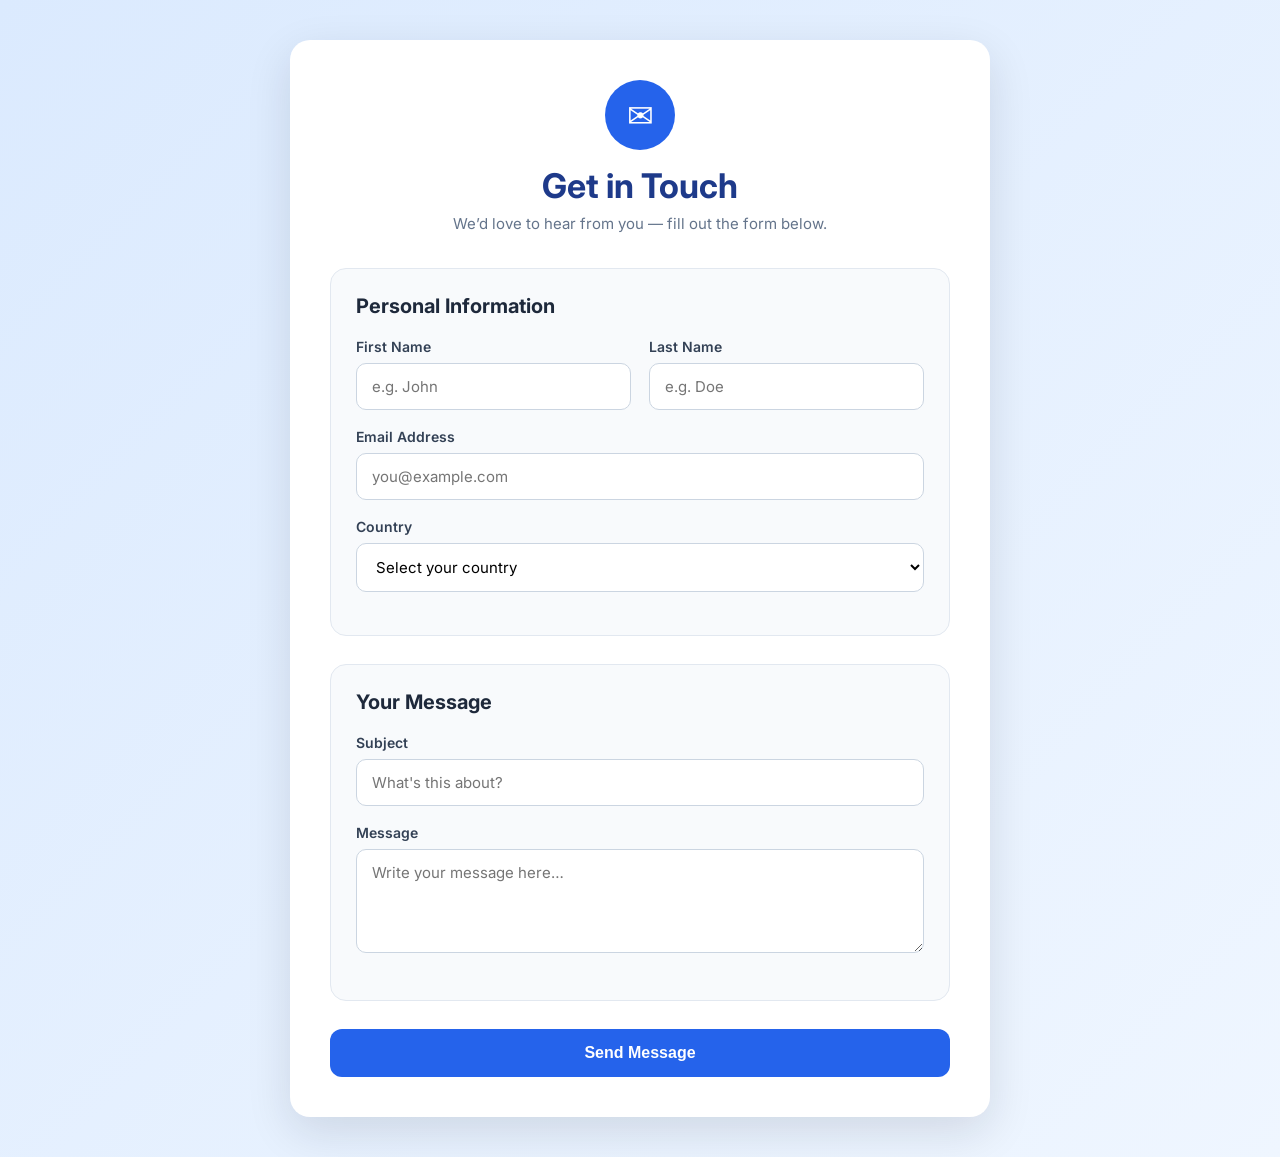
==== commit e6c71e13: "Update index.html" ====
--- a/index.html
+++ b/index.html
@@ -1,80 +1,87 @@
 <!DOCTYPE html>
 <html lang="en">
 <head>
-    <meta charset="UTF-8">
-    <meta name="viewport" content="width=device-width, initial-scale=1.0">
-    <title>Merchant Onboarding</title>
-    <link rel="preconnect" href="https://fonts.googleapis.com">
-    <link rel="preconnect" href="https://fonts.gstatic.com" crossorigin>
-    <link href="https://fonts.googleapis.com/css2?family=Inter:wght@300;400;500;600;700&display=swap" rel="stylesheet">
-    <link rel="stylesheet" href="style.css">
+    <meta charset="UTF-8" />
+    <meta name="viewport" content="width=device-width, initial-scale=1.0" />
+    <title>Contact Form</title>
+    
+    <!-- Google Font -->
+    <link rel="preconnect" href="https://fonts.googleapis.com" />
+    <link rel="preconnect" href="https://fonts.gstatic.com" crossorigin />
+    <link href="https://fonts.googleapis.com/css2?family=Inter:opsz@14..32&display=swap" rel="stylesheet" />
+    
+    <!-- Your CSS -->
+    <link rel="stylesheet" href="style.css" />
 </head>
 <body>
+
     <div class="container">
+
+        <!-- ===== HEADER ===== -->
         <div class="header">
-            <div class="logo">🏪</div>
-            <h1>Merchant Onboarding</h1>
-            <p>Complete the form below to register a new merchant.</p>
+            <div class="logo">✉</div>
+            <h1>Get in Touch</h1>
+            <p>We’d love to hear from you — fill out the form below.</p>
         </div>
 
-        <form id="merchantForm">
+        <!-- ===== FORM ===== -->
+        <form action="#" method="POST">
+
+            <!-- Section: Personal Info -->
             <div class="section">
-                <h2>Company Information</h2>
-                
-                <div class="form-group">
-                    <label>Company SSM Name</label>
-                    <input type="text" id="companyName" placeholder="ABC Sdn. Bhd." required>
+                <h2>Personal Information</h2>
+
+                <div class="row">
+                    <div class="form-group">
+                        <label for="firstName">First Name</label>
+                        <input type="text" id="firstName" placeholder="e.g. John" required />
+                    </div>
+                    <div class="form-group">
+                        <label for="lastName">Last Name</label>
+                        <input type="text" id="lastName" placeholder="e.g. Doe" required />
+                    </div>
                 </div>
 
                 <div class="form-group">
-                    <label>Business Name</label>
-                    <input type="text" id="businessName" placeholder="ABC Cafe">
+                    <label for="email">Email Address</label>
+                    <input type="email" id="email" placeholder="you@example.com" required />
                 </div>
 
                 <div class="form-group">
-                    <label>Store Address</label>
-                    <textarea id="address" rows="3" placeholder="Enter store address"></textarea>
+                    <label for="country">Country</label>
+                    <select id="country">
+                        <option value="">Select your country</option>
+                        <option value="us">United States</option>
+                        <option value="uk">United Kingdom</option>
+                        <option value="ca">Canada</option>
+                        <option value="au">Australia</option>
+                        <option value="in">India</option>
+                        <option value="other">Other</option>
+                    </select>
                 </div>
             </div>
 
+            <!-- Section: Message -->
             <div class="section">
-                <h2>Business PIC</h2>
-                <div class="row">
-                    <div class="form-group">
-                        <label>PIC Name</label>
-                        <input type="text" id="picName" placeholder="John Tan" required>
-                    </div>
-                    <div class="form-group">
-                        <label>Phone Number</label>
-                        <input type="tel" id="phone" placeholder="012-3456789" required>
-                    </div>
+                <h2>Your Message</h2>
+
+                <div class="form-group">
+                    <label for="subject">Subject</label>
+                    <input type="text" id="subject" placeholder="What's this about?" />
+                </div>
+
+                <div class="form-group">
+                    <label for="message">Message</label>
+                    <textarea id="message" rows="4" placeholder="Write your message here…" required></textarea>
                 </div>
             </div>
 
-            <div class="section">
-                <h2>Merchant Requirements</h2>
-                
-                <div class="form-group">
-                    <label>POS Package</label>
-                    <select id="package">
-                        <option value="Lite">Lite</option>
-                        <option value="Standard" selected>Standard</option>
-                        <option value="Premium">Premium</option>
-                    </select>
-                </div>
+            <!-- Submit Button -->
+            <button type="submit">Send Message</button>
 
-                <!-- NUMBER OF POS SYSTEMS REMOVED -->
+        </form>
 
-                <div class="form-group">
-                    <label>Special Requirements</label>
-                    <textarea id="notes" rows="3" placeholder="Any additional requests..."></textarea>
-                </div>
-            </div>
-
-            <button type="submit">Submit Application</button>
-        </form>
     </div>
 
-    <script src="script.js"></script>
 </body>
 </html>
